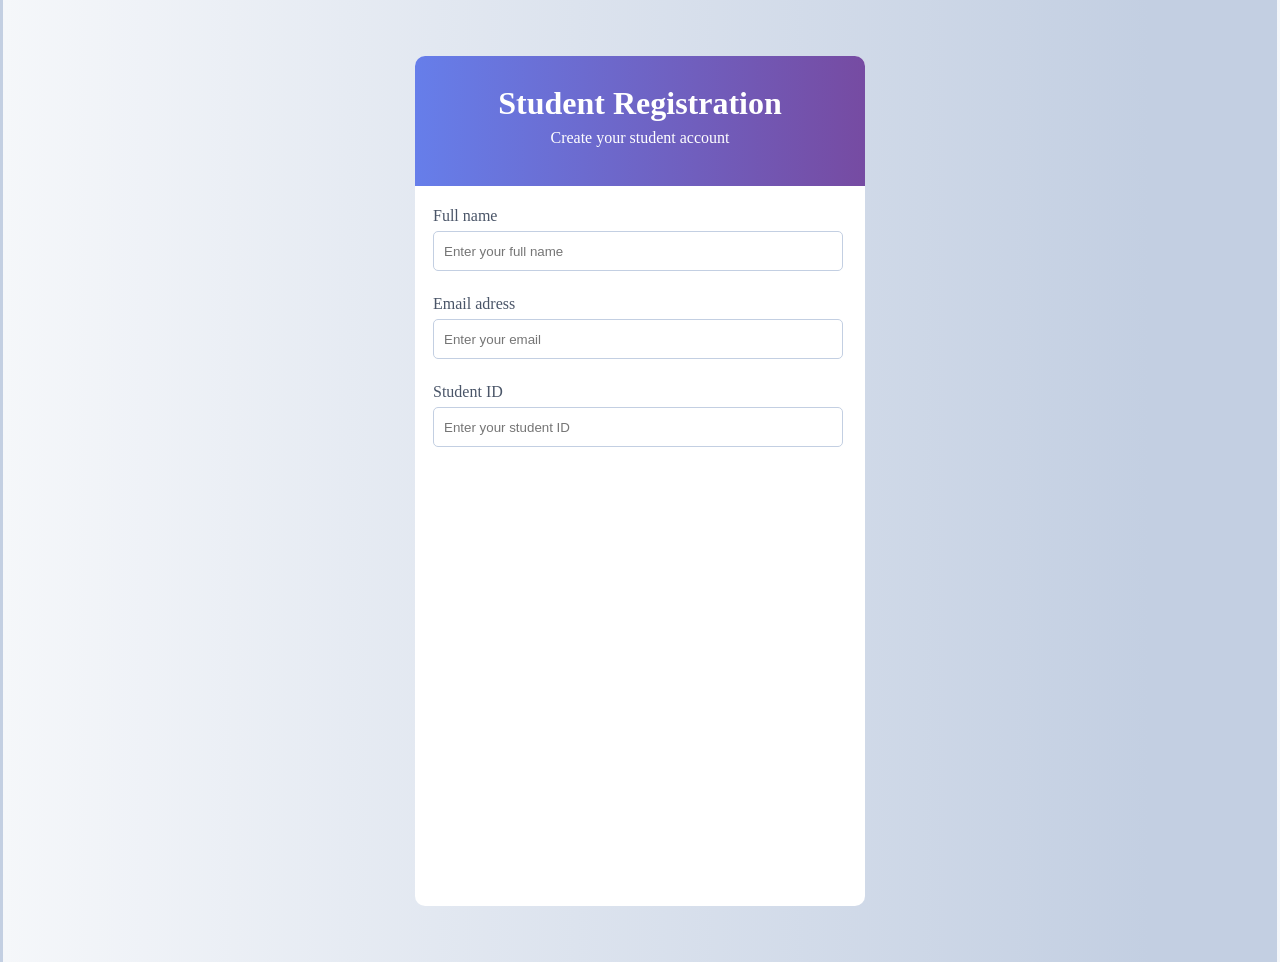
==== index.html @ 5fbb0660 "{lab12}" ====
<!DOCTYPE html>
<html lang="en">
<head>
    <meta charset="UTF-8">
    <meta name="viewport" content="width=device-width, initial-scale=1.0">
    <title>Document</title>
    <link rel="stylesheet" href="style.css">
</head>
<body>
    <div class="content">
        <header>
            <H1>Student Registration</H1>
            <p class="p">Create your student account</p>
        </header>
        <section>
            <p>Full name</p>
            <input type="text" placeholder="Enter your full name"/>
        </section>
        <section>
            <p>Email adress</p>
            <input type="text" placeholder="Enter your email"/>
        </section>
        <section>
            <p>Student ID</p>
            <input type="text" placeholder="Enter your student ID"/>
        </section>
    </div>
</body>
</html>
---- style.css ----
* {
    box-sizing: border-box;
    margin: 3px;
    padding: 0;
}

body{
    display:flex;
    justify-content: center;
    background: linear-gradient(to right,#f5f7fa,#c3cfe2 90%);
}

header{
    background: linear-gradient(to right,#667eea,#764ba2);
    margin: 0;
    width: 450px;
    height: 130px;
    border-top-left-radius: 10px;
    border-top-right-radius: 10px;
    padding-top: 1px;
}

.content{
    background-color: rgb(255, 255, 255);
    width: 450px;
    height: 850px;
    border-radius: 10px;
    margin: 50px;
}

h1{
    text-align: center;
    color: white;
    padding-top: 25px;
}

.p{
    text-align: center;
    color: white;
    margin: 7px;
}

section{
    padding-top: 15px;
    margin-left: 15px;
    margin-right: 15px;
}
input{
    border-radius: 5px;
    width: 410px;
    height: 40px;
    padding-left: 10px;
    border: 1px solid #c3cfe2;
}
p{
    color:#4a5568;
}
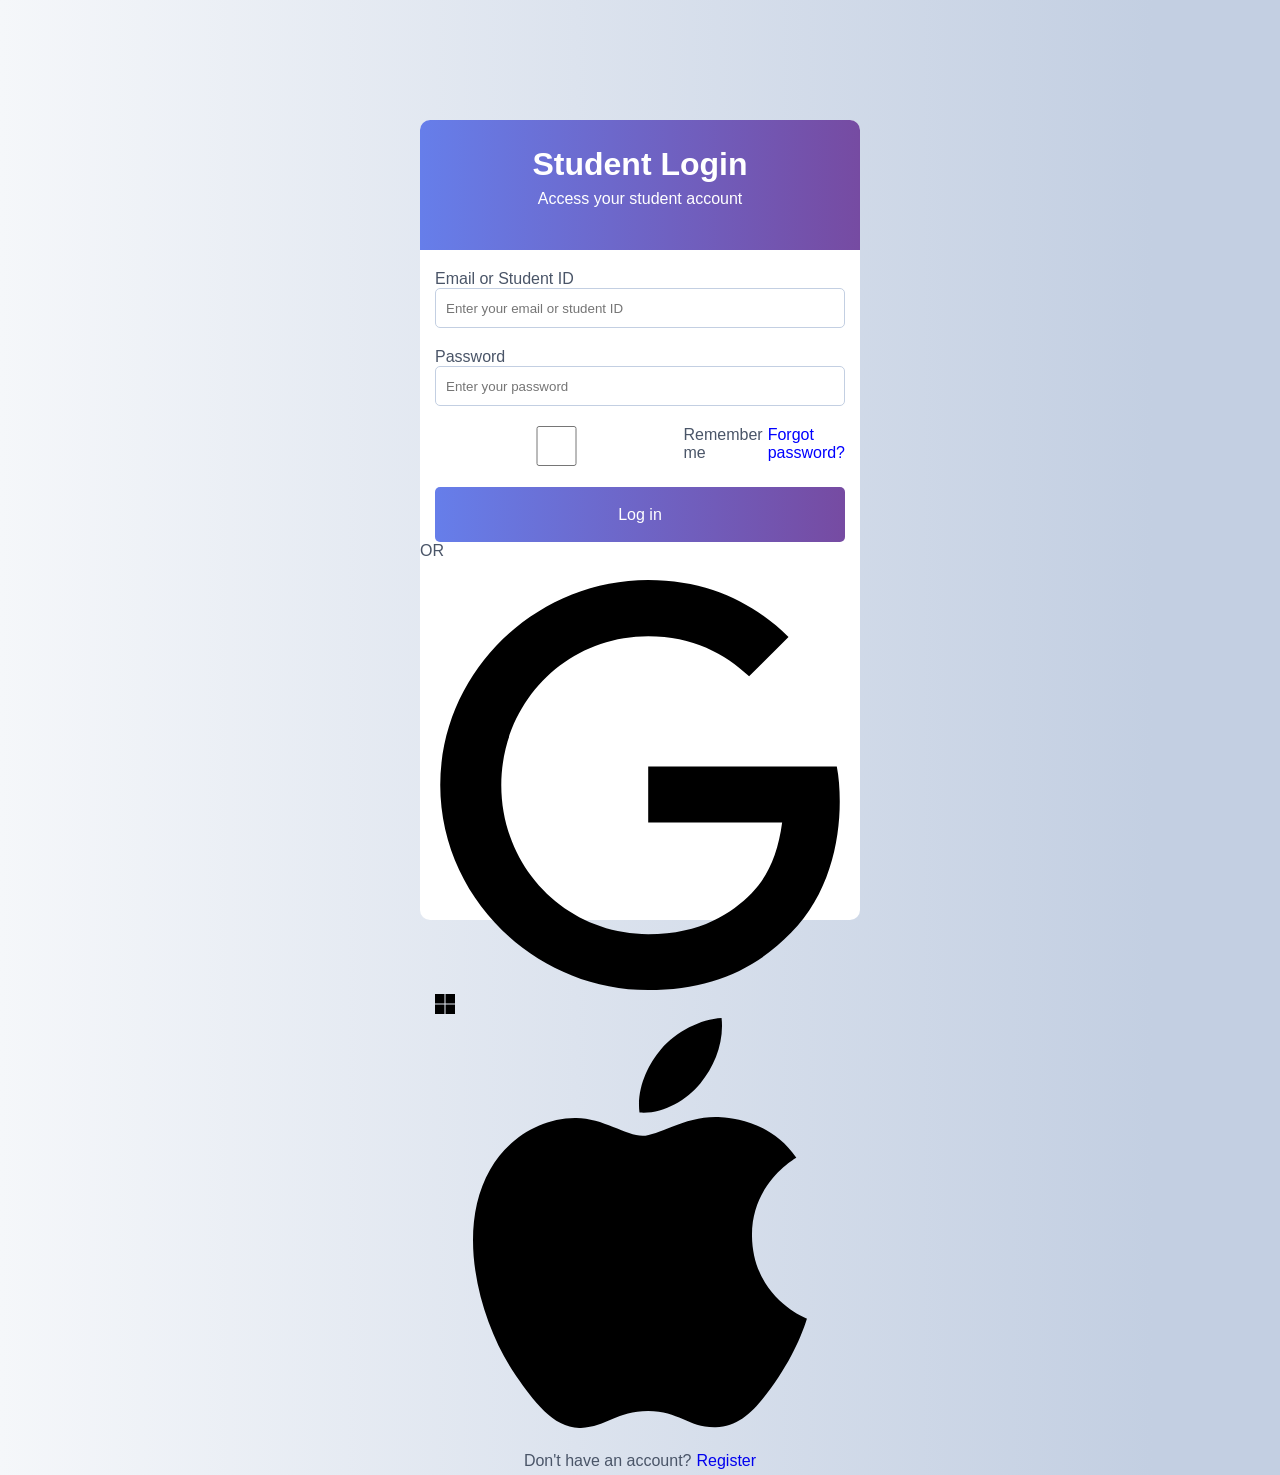
==== commit 1c490a02: "{vtoraya stranichka}" ====
--- a/index.html
+++ b/index.html
@@ -3,26 +3,51 @@
 <head>
     <meta charset="UTF-8">
     <meta name="viewport" content="width=device-width, initial-scale=1.0">
-    <title>Document</title>
+    <title>Log in</title>
     <link rel="stylesheet" href="style.css">
+    <link rel="stylesheet" href="styles.css">
 </head>
 <body>
     <div class="content">
         <header>
-            <H1>Student Registration</H1>
-            <p class="p">Create your student account</p>
+            <H1>Student Login</H1>
+            <p class="p">Access your student account</p>
         </header>
         <section>
-            <p>Full name</p>
-            <input type="text" placeholder="Enter your full name"/>
+            <label>Email or Student ID</label>
+            <input class="pole" type="text" placeholder="Enter your email or student ID"/>
         </section>
         <section>
-            <p>Email adress</p>
-            <input type="text" placeholder="Enter your email"/>
+            <label>Password</label>
+            <input class="pole" type="text" placeholder="Enter your password"/>
         </section>
+        <section id="password-helper">
+            <input class="checkbox" type="checkbox" name="Remember me" id="checkbox">
+            <label for="checkbox">Remember me</label>
+            <a class="ssil" href="">Forgot password?</a>
+        </section>
+    
         <section>
-            <p>Student ID</p>
-            <input type="text" placeholder="Enter your student ID"/>
+            <button>Log in</button>
+        </section>
+        <p class="OR">OR</p>
+        <div class="left-line"></div>
+        <div class="right-line"></div>
+        <section  class="logo">
+           <div class="oval"><img src="logo/google-dark-logo.svg" alt=""></div> 
+           <div class="oval">
+            <svg width="20px" height="20px" viewBox="0 0 256 256" version="1.1" xmlns="http://www.w3.org/2000/svg" xmlns:xlink="http://www.w3.org/1999/xlink" preserveAspectRatio="xMidYMid">
+                <title>Windows</title>
+                <g>
+                    <path d="M0,2.84217094e-14 L121.32899,2.84217094e-14 L121.32899,121.32899 L0,121.32899 L0,2.84217094e-14 Z M134.67101,2.84217094e-14 L256,2.84217094e-14 L256,121.32899 L134.67101,121.32899 L134.67101,2.84217094e-14 Z M0,134.67101 L121.32899,134.67101 L121.32899,256 L0,256 L0,134.67101 Z M134.67101,134.67101 L256,134.67101 L256,256 L134.67101,256 L134.67101,134.67101 Z" fill="#000"/>
+                </g>
+            </svg>
+           </div> 
+           <div class="oval"><img class="apple" src="logo/apple-dark-logo.svg" alt=""></div> 
+        </section>
+        <section class="Registration">
+            <label for="microsofttvar">Don't have an account?</label>
+            <a id="microsofttvar" href="reister.html">Register</a>
         </section>
     </div>
 </body>
--- a/styles.css
+++ b/styles.css
@@ -0,0 +1,110 @@
+* {
+    box-sizing: border-box;
+    margin: 0;
+    padding: 0;
+    font-family: 'Poppins', sans-serif;
+}
+
+body{
+    display:flex;
+    justify-content: center;
+    align-items: center;
+    background: linear-gradient(to right,#f5f7fa,#c3cfe2 90%);
+    margin-top: 70px;
+}
+
+header{
+    background: linear-gradient(to right,#667eea,#764ba2);
+    margin: 0;
+    width: 440px;
+    height: 130px;
+    border-top-left-radius: 10px;
+    border-top-right-radius: 10px;
+    padding-top: 1px;
+}
+
+.content{
+    background-color: rgb(255, 255, 255);
+    width: 440px;
+    height: 800px;
+    border-radius: 10px;
+    
+}
+
+h1{
+    text-align: center;
+    color: white;
+    padding-top: 25px;
+}
+
+.p{
+    text-align: center;
+    color: white;
+    margin: 7px;
+}
+
+section{
+    padding-top: 20px;
+    margin-left: 15px;
+    margin-right: 15px;;
+    gap: 5px;
+}
+
+label{
+    margin-bottom: 5px;
+}
+.pole{
+    border-radius: 5px;
+    width: 410px;
+    height: 40px;
+    padding-left: 10px;
+    padding-right: 10px;
+    border: 1px solid #c3cfe2;
+    outline: none;
+    font-family: 'Poppins', sans-serif;
+}
+.pole:focus{
+    border-color: blue;
+    box-shadow: 0 0 5px rgba(0, 100, 255, 0.5);
+}
+
+label{
+    color:#4a5568;
+}
+
+.ssil{
+    margin-left: auto;
+    text-decoration: none;
+    color: blue;
+
+}
+
+#password-helper {
+    display: flex;
+}
+
+button{
+    background: linear-gradient(to right,#667eea,#764ba2);
+    border-radius: 5px;
+    width: 410px;
+    height: 55px;
+    border: none;
+    font-size: 16px;
+    color: white;
+}
+
+button:hover {
+    box-shadow: 0 0 5px rgba(152, 102, 245, 1);;
+}
+button:active{
+    background: linear-gradient(to right,#4657a3,#5a3a7c);
+}
+
+.Registration{
+    display: flex;
+    justify-content: center;
+}
+
+#microsofttvar{
+    text-decoration: none;
+}
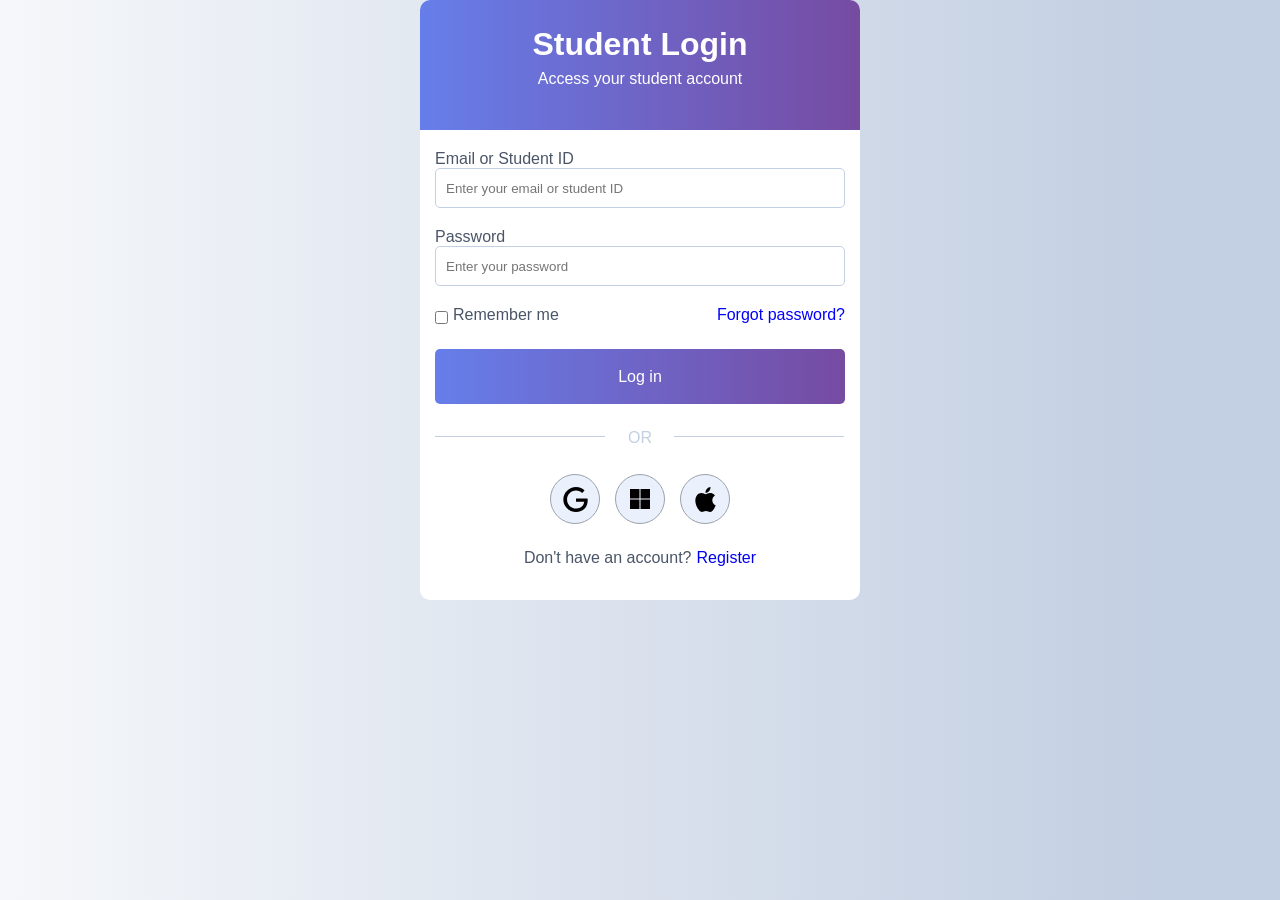
==== commit 6684fd51: "{konec}" ====
--- a/index.html
+++ b/index.html
@@ -5,7 +5,6 @@
     <meta name="viewport" content="width=device-width, initial-scale=1.0">
     <title>Log in</title>
     <link rel="stylesheet" href="style.css">
-    <link rel="stylesheet" href="styles.css">
 </head>
 <body>
     <div class="content">
--- a/style.css
+++ b/style.css
@@ -1,19 +1,21 @@
 * {
     box-sizing: border-box;
-    margin: 3px;
+    margin: 0;
     padding: 0;
+    font-family: 'Poppins', sans-serif;
 }
 
 body{
     display:flex;
     justify-content: center;
+    align-items: center;
     background: linear-gradient(to right,#f5f7fa,#c3cfe2 90%);
 }
 
 header{
     background: linear-gradient(to right,#667eea,#764ba2);
     margin: 0;
-    width: 450px;
+    width: 440px;
     height: 130px;
     border-top-left-radius: 10px;
     border-top-right-radius: 10px;
@@ -22,10 +24,10 @@
 
 .content{
     background-color: rgb(255, 255, 255);
-    width: 450px;
-    height: 850px;
+    width: 440px;
+    height: 600px;
     border-radius: 10px;
-    margin: 50px;
+    
 }
 
 h1{
@@ -41,18 +43,115 @@
 }
 
 section{
-    padding-top: 15px;
+    padding-top: 20px;
     margin-left: 15px;
-    margin-right: 15px;
+    margin-right: 15px;;
+    gap: 5px;
 }
-input{
+
+label{
+    margin-bottom: 5px;
+}
+.pole{
     border-radius: 5px;
     width: 410px;
     height: 40px;
     padding-left: 10px;
+    padding-right: 10px;
     border: 1px solid #c3cfe2;
+    outline: none;
+    font-family: 'Poppins', sans-serif;
 }
-p{
+.pole:focus{
+    border-color: blue;
+    box-shadow: 0 0 5px rgba(0, 100, 255, 0.5);
+}
+
+label{
     color:#4a5568;
 }
 
+.ssil{
+    margin-left: auto;
+    text-decoration: none;
+    color: blue;
+
+}
+
+#password-helper {
+    display: flex;
+}
+
+button{
+    background: linear-gradient(to right,#667eea,#764ba2);
+    border-radius: 5px;
+    width: 410px;
+    height: 55px;
+    border: none;
+    font-size: 16px;
+    color: white;
+}
+
+button:hover {
+    box-shadow: 0 0 5px rgba(152, 102, 245, 1);;
+}
+button:active{
+    background: linear-gradient(to right,#4657a3,#5a3a7c);
+}
+.left-line{
+    position: relative;
+    width: 170px;
+    height: 1px;
+    background-color: #c3cfe2;
+    top: -11px;
+    left: 15px;
+}
+
+.right-line{
+    position: relative;
+    width: 170px;
+    height: 1px;
+    background-color: #c3cfe2;
+    top: -12px;
+    left: 254px;
+}
+
+.OR{
+    color: #c3cfe2;
+    text-align: center;
+    padding-top: 25px;
+}
+
+
+.oval{
+    position: relative;
+    width: 50px;
+    height: 50px;
+    background-color: #ebf1fc;
+    border: 1px solid #9ba1aa;
+    border-radius: 50%;
+    display: flex;
+    justify-content: center;
+    align-items: center;
+    margin: 5px
+}
+
+.oval img{
+    height: 25px;
+    width: auto;
+}
+
+.logo{
+    display: flex;
+    flex-direction: row;
+    justify-content: center;
+}
+
+.Registration{
+    display: flex;
+    justify-content: center;
+}
+
+#microsofttvar{
+    text-decoration: none;
+}
